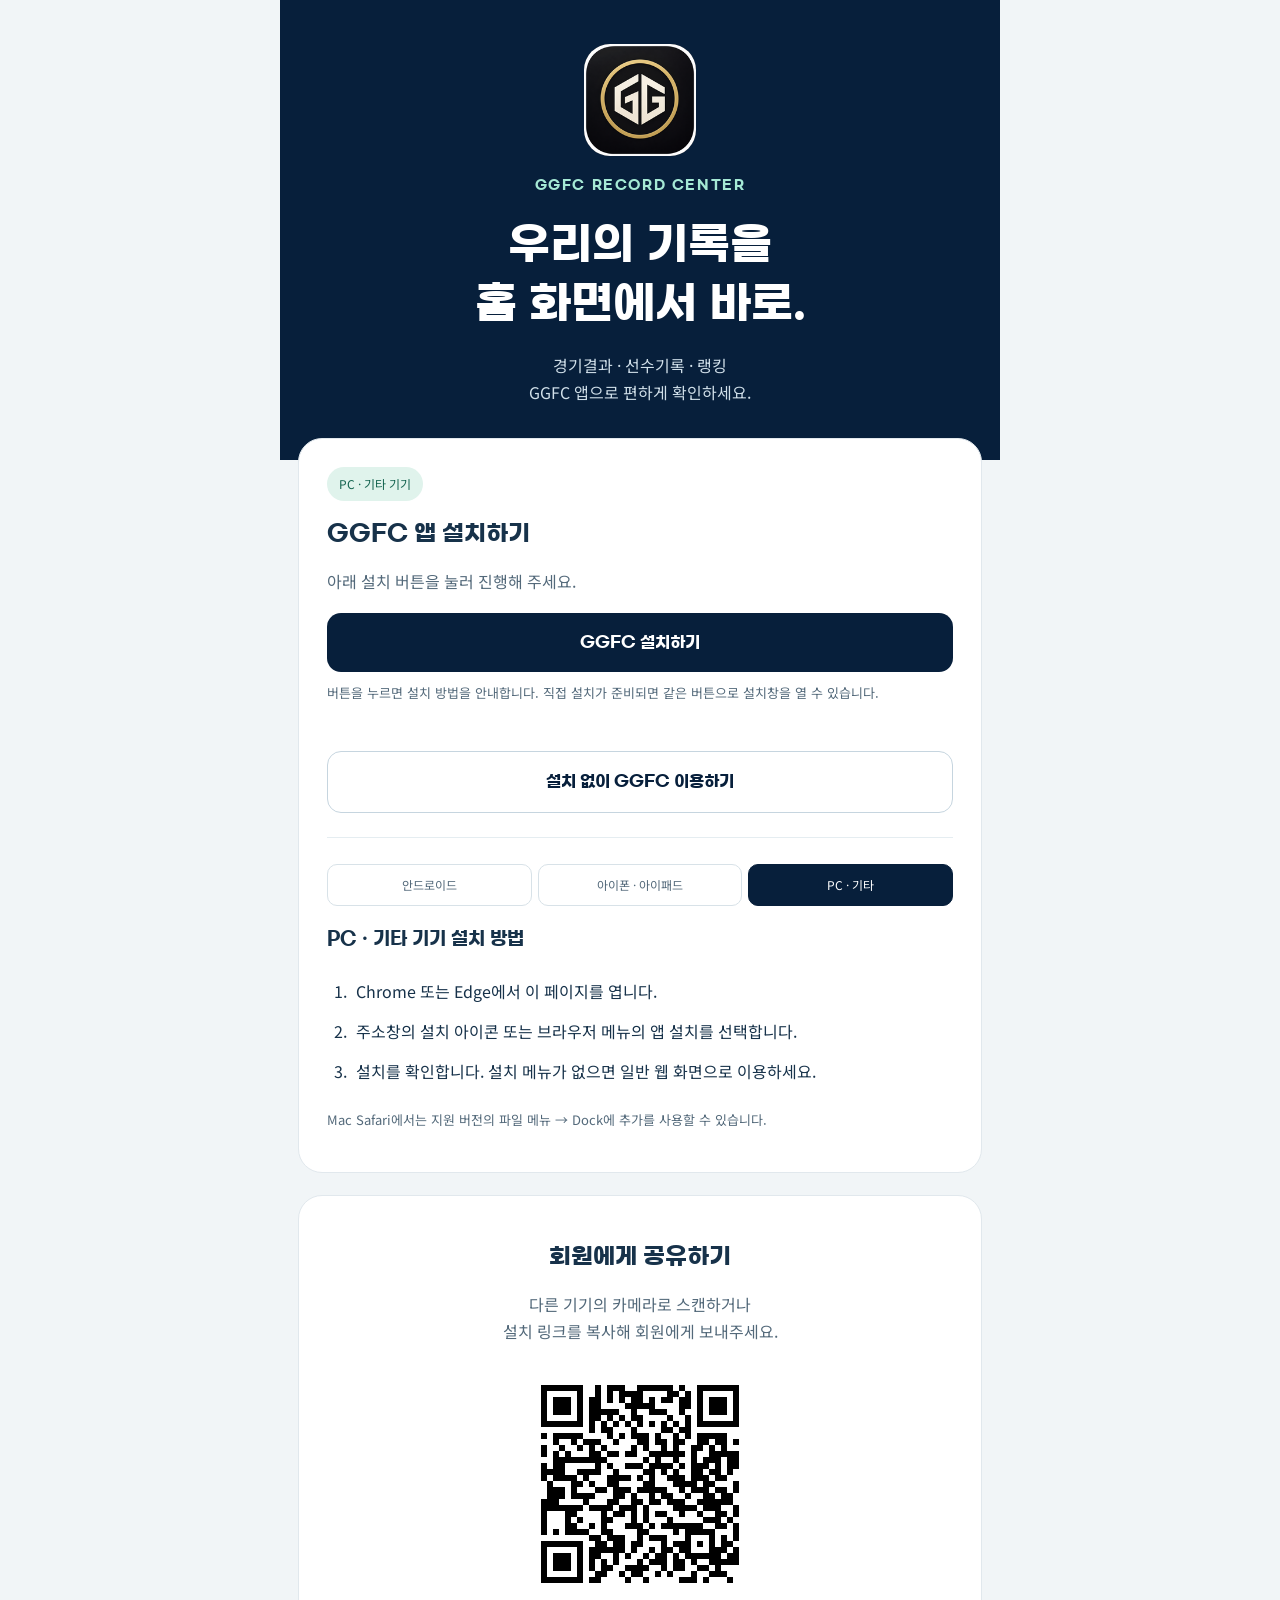
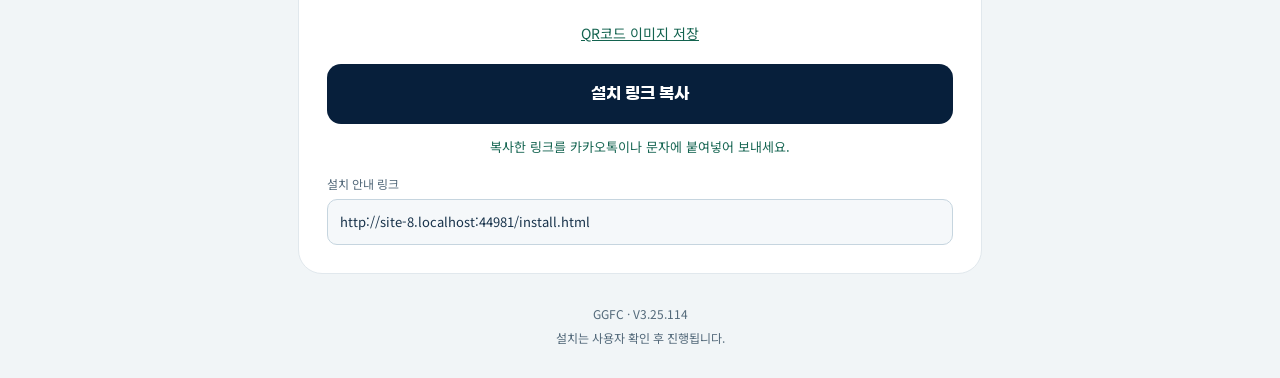
==== install.html @ fec9ff5e "Add files via upload" ====
<!doctype html>
<html lang="ko">
<head>
<meta charset="utf-8">
<link rel="stylesheet" href="assets/pwa.css?v=a371ccb1d446bbe7">
<script defer src="assets/ggfc-browser-handoff.js?v=9aa37103839739b5"></script>
<meta name="viewport" content="width=device-width,initial-scale=1,viewport-fit=cover">
<meta name="theme-color" content="#071f3b">
<meta name="description" content="GGFC 앱 설치 · 아이폰과 안드로이드에 맞는 설치 방법을 확인하세요.">
<title>GGFC 앱 설치 · 3.25.114</title>
<link rel="manifest" href="manifest.webmanifest">
<link rel="icon" type="image/png" href="icons/ggfc-crest-192.png?v=4e3897efa7891404">
<link rel="apple-touch-icon" href="icons/ggfc-crest-192.png?v=4e3897efa7891404">
<link rel="stylesheet" href="assets/ggfc-install.css?v=4ffaa1f7c3f16ab4">
<script defer src="assets/ggfc-install.js?v=b95d30aa154537e3"></script>
</head>
<body>
<main class="install-shell">
<header class="install-hero">
<img class="crest" src="icons/ggfc-crest-192.png?v=4e3897efa7891404" width="112" height="112" alt="GGFC 구단 로고">
<p class="eyebrow">GGFC RECORD CENTER</p>
<h1>우리의 기록을<br>홈 화면에서 바로.</h1>
<p class="lead">경기결과 · 선수기록 · 랭킹<br>GGFC 앱으로 편하게 확인하세요.</p>
</header>
<section class="install-card" aria-labelledby="guideTitle">
<span id="deviceBadge" class="badge">기기에 맞는 설치 안내</span>
<h2 id="guideTitle">GGFC 앱 설치하기</h2>
<p id="guideIntro">아래에서 휴대폰에 맞는 설치 방법을 선택하세요.</p>
<button id="installNow" class="primary" aria-describedby="installHint">GGFC 설치하기</button>
<p id="installHint" class="note">버튼을 눌러 설치를 진행하세요. 직접 설치를 지원하지 않는 환경에서는 설치 방법을 안내합니다.</p>
<p id="installStatus" class="status" role="status" aria-live="polite"></p>
<a class="secondary" id="openApp" href="./index.html">설치 없이 GGFC 이용하기</a>
<div id="embeddedHelp" class="notice" hidden><strong>카카오톡 등의 앱 안에서 열렸습니다.</strong><p>설치하려면 화면 메뉴에서 ‘다른 브라우저로 열기’를 선택하세요. 안드로이드는 Chrome, 아이폰은 Safari를 권장합니다.</p><button class="small-button" data-open-browser hidden>외부 브라우저로 열기</button> <button id="copyURL" class="small-button">설치 주소 복사</button><p id="copyStatus" role="status" aria-live="polite"></p></div>
<div id="manualGuide">
<div class="device-tabs" role="group" aria-label="설치 기기 선택">
<button type="button" data-device="android" aria-pressed="false">안드로이드</button>
<button type="button" data-device="ios" aria-pressed="false">아이폰 · 아이패드</button>
<button type="button" data-device="desktop" aria-pressed="false">PC · 기타</button>
</div>
<h3 id="stepsTitle" tabindex="-1">기기를 선택하세요</h3>
<ol id="installSteps"></ol>
<p id="guideNote" class="note"></p>
</div>
<noscript><style>#installNow,#installHint{display:none}</style><div class="notice">안드로이드: Chrome 메뉴 → 홈 화면에 추가 → 설치.<br>아이폰: Safari 공유 → 홈 화면에 추가 → 추가.</div></noscript>
</section>
<section class="share-card" aria-labelledby="shareTitle"><h2 id="shareTitle">회원에게 공유하기</h2><p>다른 기기의 카메라로 스캔하거나<br>설치 링크를 복사해 회원에게 보내주세요.</p><img src="assets/ggfc-install-qr.png" width="246" height="246" alt="GGFC 설치 안내 페이지 QR코드"><a href="assets/ggfc-install-qr.png" download="GGFC_install_QR.png">QR코드 이미지 저장</a><button id="shareCopyURL" type="button" class="primary" aria-describedby="shareCopyStatus">설치 링크 복사</button><p id="shareCopyStatus" class="status" role="status" aria-live="polite">복사한 링크를 카카오톡이나 문자에 붙여넣어 보내세요.</p><label class="share-link-label" for="shareInstallURL">설치 안내 링크</label><input id="shareInstallURL" type="url" readonly spellcheck="false" value="https://songjhwin-coder.github.io/ggfc-record/install.html" aria-describedby="shareCopyStatus"></section>
<footer>GGFC · V3.25.114<div>설치는 사용자 확인 후 진행됩니다.</div></footer>
</main>
</body>
</html>
---- assets/pwa.css ----
/* Small non-modal controls; mobile swipe surface and existing page layouts are unchanged. */
.pwa-menu-actions{display:grid;gap:8px;margin:12px 16px}
.pwa-menu-actions p{font-size:12px;line-height:1.5;margin:0;color:#d7e1ef;overflow-wrap:anywhere}
.pwa-update{position:fixed;z-index:700;bottom:calc(16px + env(safe-area-inset-bottom));right:16px;max-width:min(540px,calc(100vw - 32px));display:flex;flex-wrap:wrap;align-items:center;gap:10px;background:#fff;color:#061f44;border:1px solid #bbc8d8;border-radius:12px;padding:14px;box-shadow:0 4px 24px #061f4430}
.pwa-update span{flex:1 1 220px;font-size:14px;line-height:1.5}
.pwa-update[hidden],.pwa-menu-actions [hidden]{display:none!important}

/* Shared sidebar action alignment and external-browser fallback. */
.pwa-menu-actions>.btn{display:flex;align-items:center;justify-content:center;width:100%;box-sizing:border-box;text-align:center;text-decoration:none;line-height:1.5}
.pwa-menu-actions>.pwa-guide-link:hover,.pwa-menu-actions>.pwa-guide-link:focus{text-decoration:none}
.ggfc-browser-notice{position:fixed;left:50%;bottom:calc(14px + env(safe-area-inset-bottom));transform:translateX(-50%);z-index:740;width:min(540px,calc(100vw - 24px));padding:18px;border:1px solid #b6cbbb;border-radius:14px;background:#f1faf6;color:#17324a;box-shadow:0 5px 28px #071f3b30;font-family:inherit;font-size:14px;line-height:1.65;overflow-wrap:anywhere}
.ggfc-browser-notice[hidden],.ggfc-browser-notice [hidden]{display:none!important}
.ggfc-browser-notice>strong{display:block;padding-right:24px;font-size:15px}.ggfc-browser-notice p{margin:8px 0 12px}.browser-dismiss{position:absolute;right:8px;top:8px;border:0;background:transparent;color:#17324a;font-size:24px;min-width:32px;min-height:32px;cursor:pointer}.browser-actions{display:flex;flex-wrap:wrap;gap:7px}.browser-actions button{border:1px solid #87ad9e;background:#fff;color:#125c48;border-radius:9px;padding:9px 12px;min-height:42px;font:inherit;cursor:pointer}.browser-actions button:first-child{background:#071f3b;border-color:#071f3b;color:#fff}.ggfc-browser-notice button:focus-visible{outline:3px solid #147d70;outline-offset:3px}
---- assets/ggfc-install.css ----
@font-face{font-family:GGFCInstall;src:url(fonts/GGFCBody.woff) format('woff');font-display:swap}
@font-face{font-family:GGFCInstallBold;src:url(fonts/GmarketSansTTFBold.woff) format('woff');font-display:swap}
:root{color-scheme:light;--navy:#071f3b;--mint:#a5e9d5;--ink:#17324a;--muted:#53697a}
*{box-sizing:border-box}body{margin:0;background:#f1f5f7;color:var(--ink);font:16px/1.7 GGFCInstall,system-ui,sans-serif}button,a{-webkit-tap-highlight-color:transparent}button{font:inherit;cursor:pointer}button:focus-visible,a:focus-visible{outline:3px solid #147d70;outline-offset:4px}[hidden]{display:none!important}.install-shell{max-width:720px;margin:0 auto}.install-hero{padding:44px 28px 54px;background:var(--navy);color:#fff;text-align:center}.crest{display:block;margin:0 auto 20px;border-radius:26px;background:#000;object-fit:contain}.eyebrow{color:var(--mint);font:13px/1.6 GGFCInstallBold,system-ui;letter-spacing:1.6px}h1,h2,h3,strong,.primary,.secondary{font-family:GGFCInstallBold,system-ui,sans-serif}h1{font-size:clamp(30px,7vw,44px);line-height:1.35;margin:18px 0}.lead{color:#d0dfe9;margin-bottom:0}.install-card,.share-card{background:#fff;border:1px solid #e1e8ed;border-radius:24px;padding:28px;margin:22px 18px}.install-card{margin-top:-22px;position:relative}h2{font-size:23px;line-height:1.5;margin:16px 0 8px}h3{font-size:18px}.badge{background:#e0f3ec;color:#13634f;border-radius:20px;font-size:12px;padding:7px 12px;display:inline-block}#guideIntro,.share-card p{color:var(--muted)}.primary,.secondary{display:block;width:100%;text-align:center;border-radius:14px;padding:16px 10px;font-size:16px;text-decoration:none}.primary{border:0;background:var(--navy);color:#fff;margin:18px 0 10px}.primary:disabled{opacity:.55;cursor:wait}.secondary{border:1px solid #c6d5df;color:var(--navy);background:#fff;margin-top:12px}.status{color:#176653;font-size:14px;min-height:1.7em;margin:12px 0}.notice{background:#e8f4ef;border-radius:14px;padding:16px;margin-top:22px;font-size:14px}.notice p{margin:8px 0}.small-button{padding:8px 14px;border:1px solid #8dbdad;border-radius:10px;background:#fff;color:#176653}.device-tabs{display:flex;gap:6px;padding-top:26px;margin-top:24px;border-top:1px solid #e5edf1}.device-tabs button{flex:1;min-width:0;border:1px solid #d8e2e8;border-radius:10px;padding:10px 4px;color:var(--muted);background:#fff;font-size:12px;white-space:nowrap}.device-tabs button[aria-pressed=true]{border-color:var(--navy);background:var(--navy);color:#fff}.note{font-size:13px;color:var(--muted)}ol{padding-left:24px}li{padding:5px 0 8px 5px;overflow-wrap:anywhere}.share-card{text-align:center}.share-card img{display:block;max-width:100%;height:auto;margin:12px auto;image-rendering:pixelated}.share-card a{color:#13634f;font-size:14px}.url{font-size:12px;overflow-wrap:anywhere}footer{text-align:center;color:var(--muted);padding:8px 20px calc(30px + env(safe-area-inset-bottom));font-size:12px}footer div{margin-top:4px}@media(prefers-reduced-motion:no-preference){.primary:hover,.secondary:hover{filter:brightness(.96)}}

#installHint{margin:10px 0 0;font-size:13px;line-height:1.65}#stepsTitle:focus-visible{outline:3px solid #147d70;outline-offset:6px;border-radius:4px}
.share-card .status{color:#176653;font-size:13px;word-break:keep-all}.share-link-label{display:block;text-align:left;font-size:12px;color:var(--muted);margin-top:16px}#shareInstallURL{display:block;width:100%;min-width:0;margin-top:5px;padding:12px;border:1px solid #c6d5df;border-radius:10px;background:#f5f8fa;color:var(--ink);font:13px/1.5 GGFCInstall,system-ui,sans-serif}#shareInstallURL:focus-visible{outline:3px solid #147d70;outline-offset:3px}
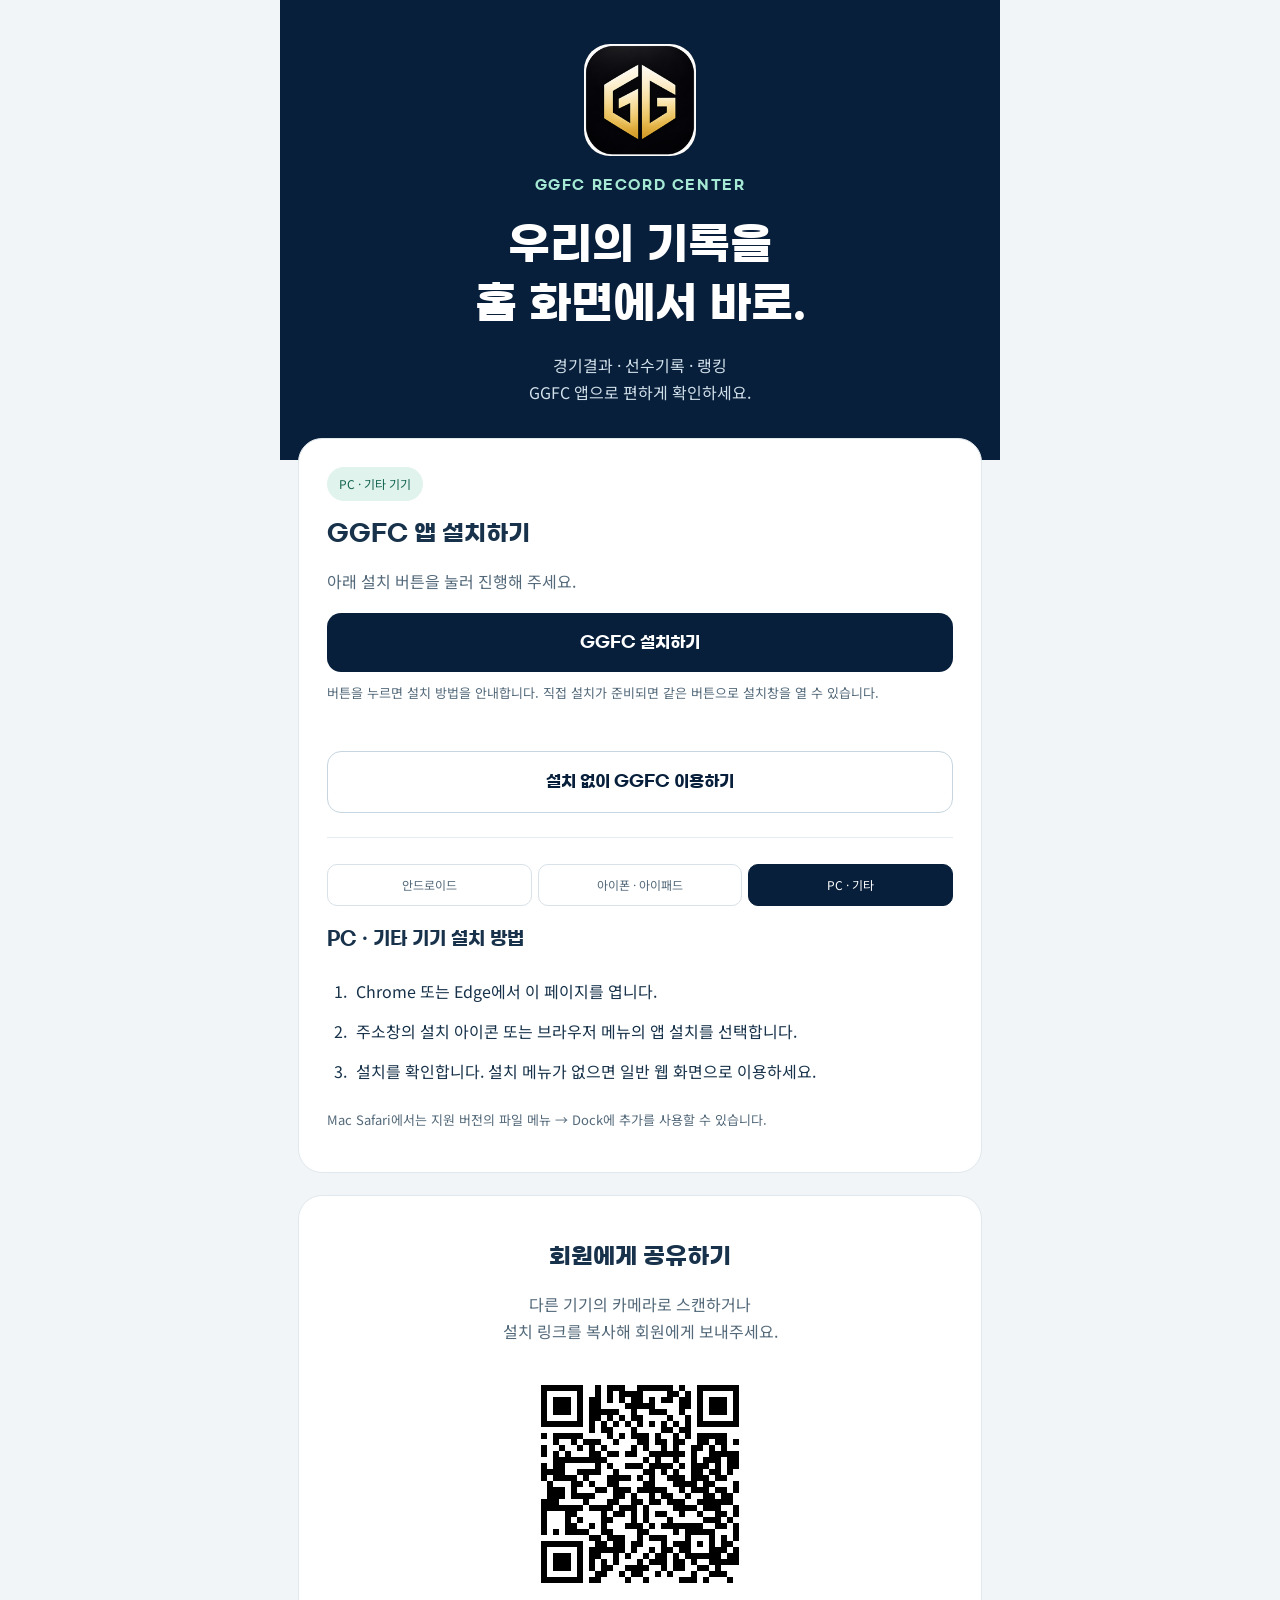
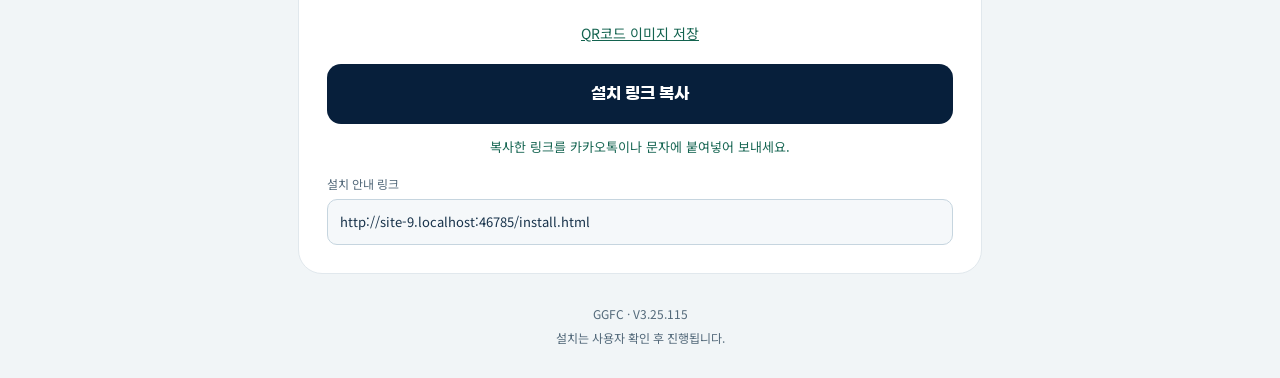
==== commit 3cdf6dd4: "Add files via upload" ====
--- a/install.html
+++ b/install.html
@@ -7,17 +7,17 @@
 <meta name="viewport" content="width=device-width,initial-scale=1,viewport-fit=cover">
 <meta name="theme-color" content="#071f3b">
 <meta name="description" content="GGFC 앱 설치 · 아이폰과 안드로이드에 맞는 설치 방법을 확인하세요.">
-<title>GGFC 앱 설치 · 3.25.114</title>
+<title>GGFC 앱 설치 · 3.25.115</title>
 <link rel="manifest" href="manifest.webmanifest">
-<link rel="icon" type="image/png" href="icons/ggfc-crest-192.png?v=4e3897efa7891404">
-<link rel="apple-touch-icon" href="icons/ggfc-crest-192.png?v=4e3897efa7891404">
+<link rel="icon" type="image/png" href="icons/ggfc-crest-192.png?v=61abed646ce38d2b">
+<link rel="apple-touch-icon" href="icons/ggfc-crest-192.png?v=61abed646ce38d2b">
 <link rel="stylesheet" href="assets/ggfc-install.css?v=4ffaa1f7c3f16ab4">
 <script defer src="assets/ggfc-install.js?v=b95d30aa154537e3"></script>
 </head>
 <body>
 <main class="install-shell">
 <header class="install-hero">
-<img class="crest" src="icons/ggfc-crest-192.png?v=4e3897efa7891404" width="112" height="112" alt="GGFC 구단 로고">
+<img class="crest" src="icons/ggfc-crest-192.png?v=61abed646ce38d2b" width="112" height="112" alt="GGFC 구단 로고">
 <p class="eyebrow">GGFC RECORD CENTER</p>
 <h1>우리의 기록을<br>홈 화면에서 바로.</h1>
 <p class="lead">경기결과 · 선수기록 · 랭킹<br>GGFC 앱으로 편하게 확인하세요.</p>
@@ -44,7 +44,7 @@
 <noscript><style>#installNow,#installHint{display:none}</style><div class="notice">안드로이드: Chrome 메뉴 → 홈 화면에 추가 → 설치.<br>아이폰: Safari 공유 → 홈 화면에 추가 → 추가.</div></noscript>
 </section>
 <section class="share-card" aria-labelledby="shareTitle"><h2 id="shareTitle">회원에게 공유하기</h2><p>다른 기기의 카메라로 스캔하거나<br>설치 링크를 복사해 회원에게 보내주세요.</p><img src="assets/ggfc-install-qr.png" width="246" height="246" alt="GGFC 설치 안내 페이지 QR코드"><a href="assets/ggfc-install-qr.png" download="GGFC_install_QR.png">QR코드 이미지 저장</a><button id="shareCopyURL" type="button" class="primary" aria-describedby="shareCopyStatus">설치 링크 복사</button><p id="shareCopyStatus" class="status" role="status" aria-live="polite">복사한 링크를 카카오톡이나 문자에 붙여넣어 보내세요.</p><label class="share-link-label" for="shareInstallURL">설치 안내 링크</label><input id="shareInstallURL" type="url" readonly spellcheck="false" value="https://songjhwin-coder.github.io/ggfc-record/install.html" aria-describedby="shareCopyStatus"></section>
-<footer>GGFC · V3.25.114<div>설치는 사용자 확인 후 진행됩니다.</div></footer>
+<footer>GGFC · V3.25.115<div>설치는 사용자 확인 후 진행됩니다.</div></footer>
 </main>
 </body>
 </html>
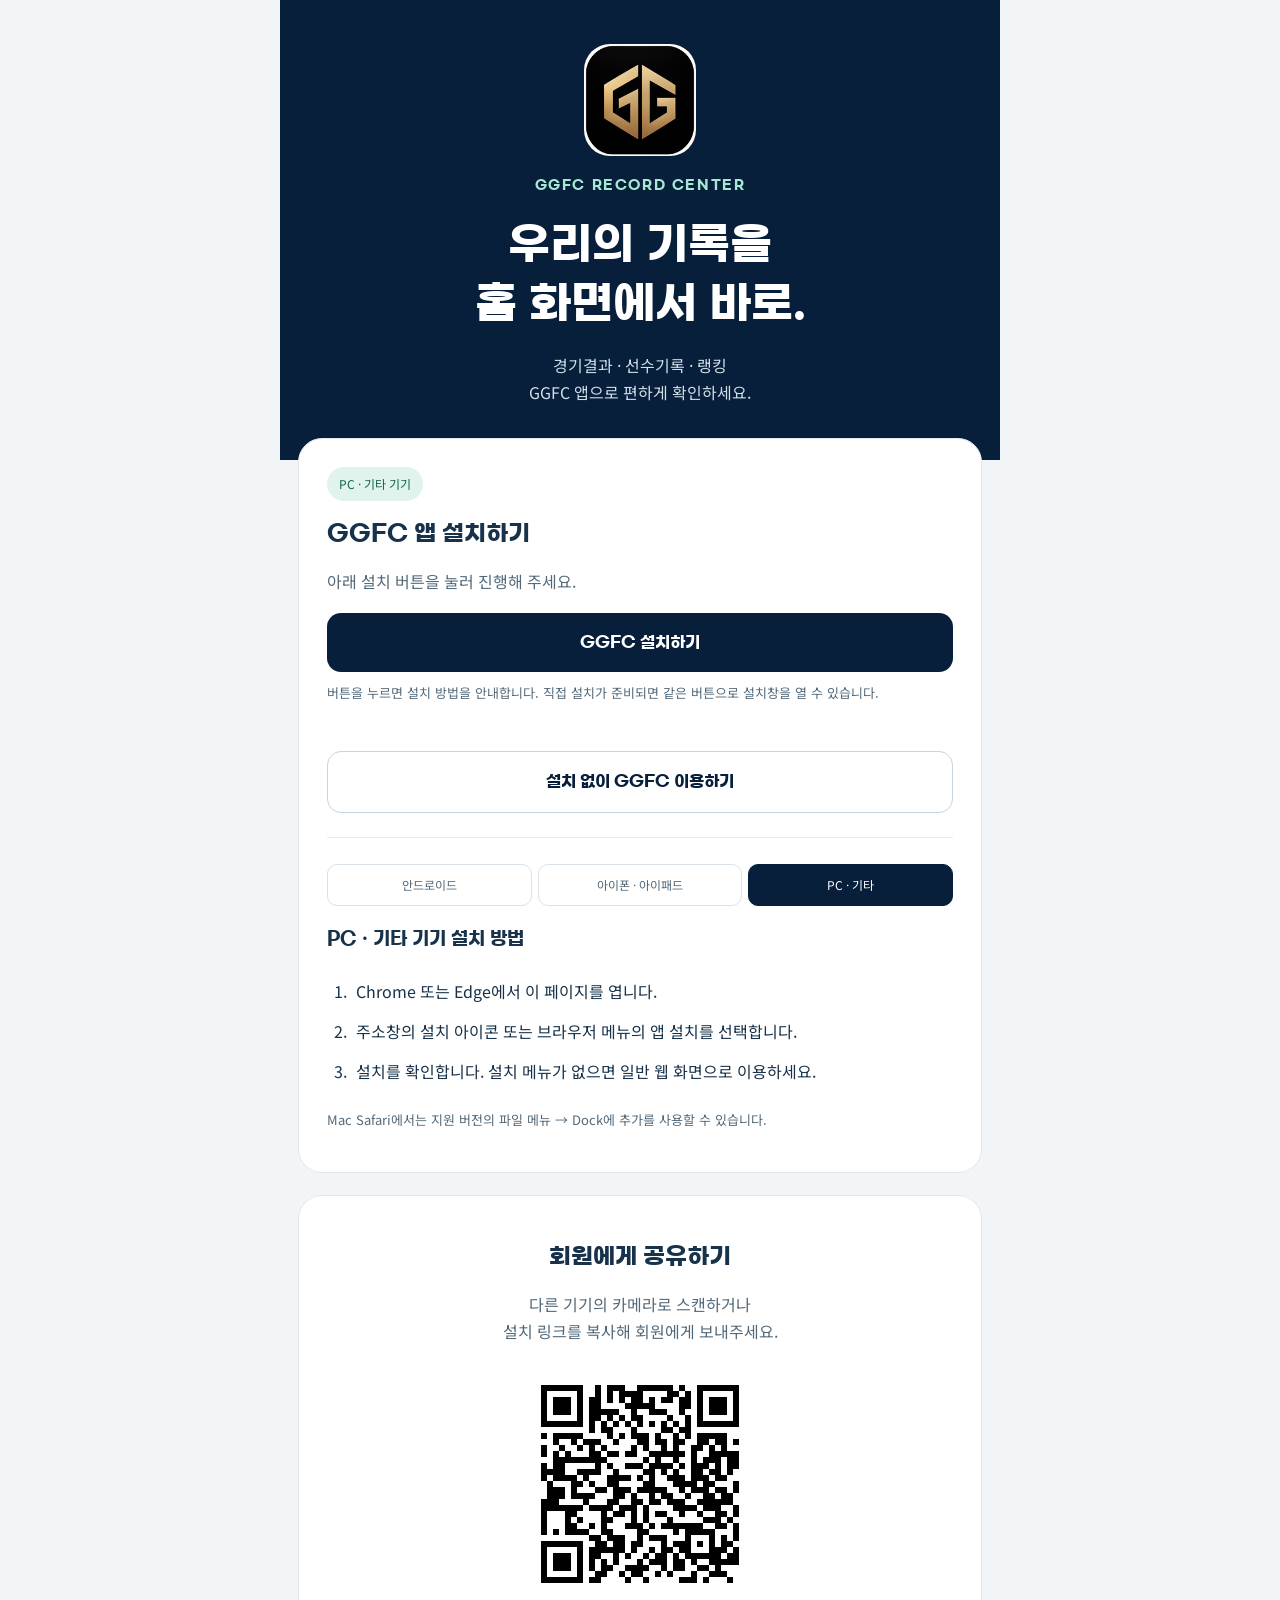
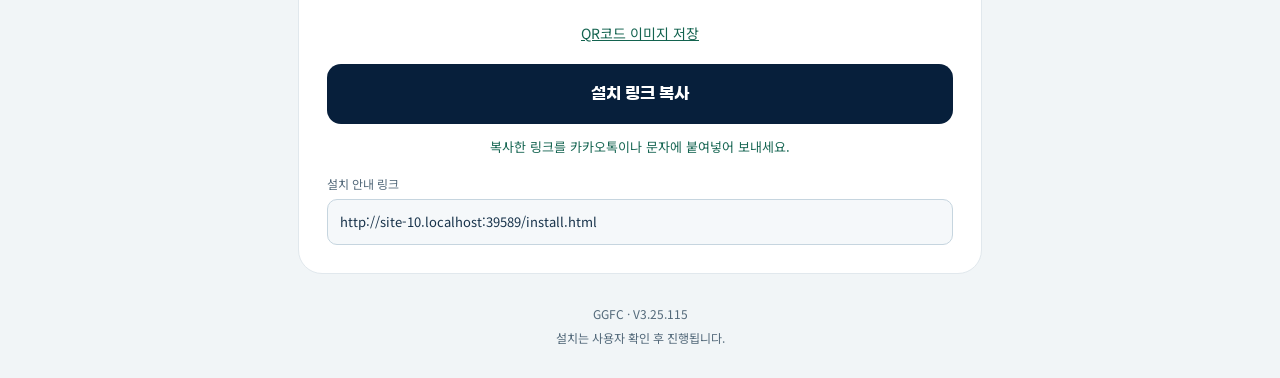
==== commit 01cbafd3: "Add files via upload" ====
--- a/install.html
+++ b/install.html
@@ -9,15 +9,15 @@
 <meta name="description" content="GGFC 앱 설치 · 아이폰과 안드로이드에 맞는 설치 방법을 확인하세요.">
 <title>GGFC 앱 설치 · 3.25.115</title>
 <link rel="manifest" href="manifest.webmanifest">
-<link rel="icon" type="image/png" href="icons/ggfc-crest-192.png?v=61abed646ce38d2b">
-<link rel="apple-touch-icon" href="icons/ggfc-crest-192.png?v=61abed646ce38d2b">
+<link rel="icon" type="image/png" href="icons/ggfc-crest-192.png?v=c93cebcc7d6663ef">
+<link rel="apple-touch-icon" href="icons/ggfc-crest-192.png?v=c93cebcc7d6663ef">
 <link rel="stylesheet" href="assets/ggfc-install.css?v=4ffaa1f7c3f16ab4">
 <script defer src="assets/ggfc-install.js?v=b95d30aa154537e3"></script>
 </head>
 <body>
 <main class="install-shell">
 <header class="install-hero">
-<img class="crest" src="icons/ggfc-crest-192.png?v=61abed646ce38d2b" width="112" height="112" alt="GGFC 구단 로고">
+<img class="crest" src="icons/ggfc-crest-192.png?v=c93cebcc7d6663ef" width="112" height="112" alt="GGFC 구단 로고">
 <p class="eyebrow">GGFC RECORD CENTER</p>
 <h1>우리의 기록을<br>홈 화면에서 바로.</h1>
 <p class="lead">경기결과 · 선수기록 · 랭킹<br>GGFC 앱으로 편하게 확인하세요.</p>
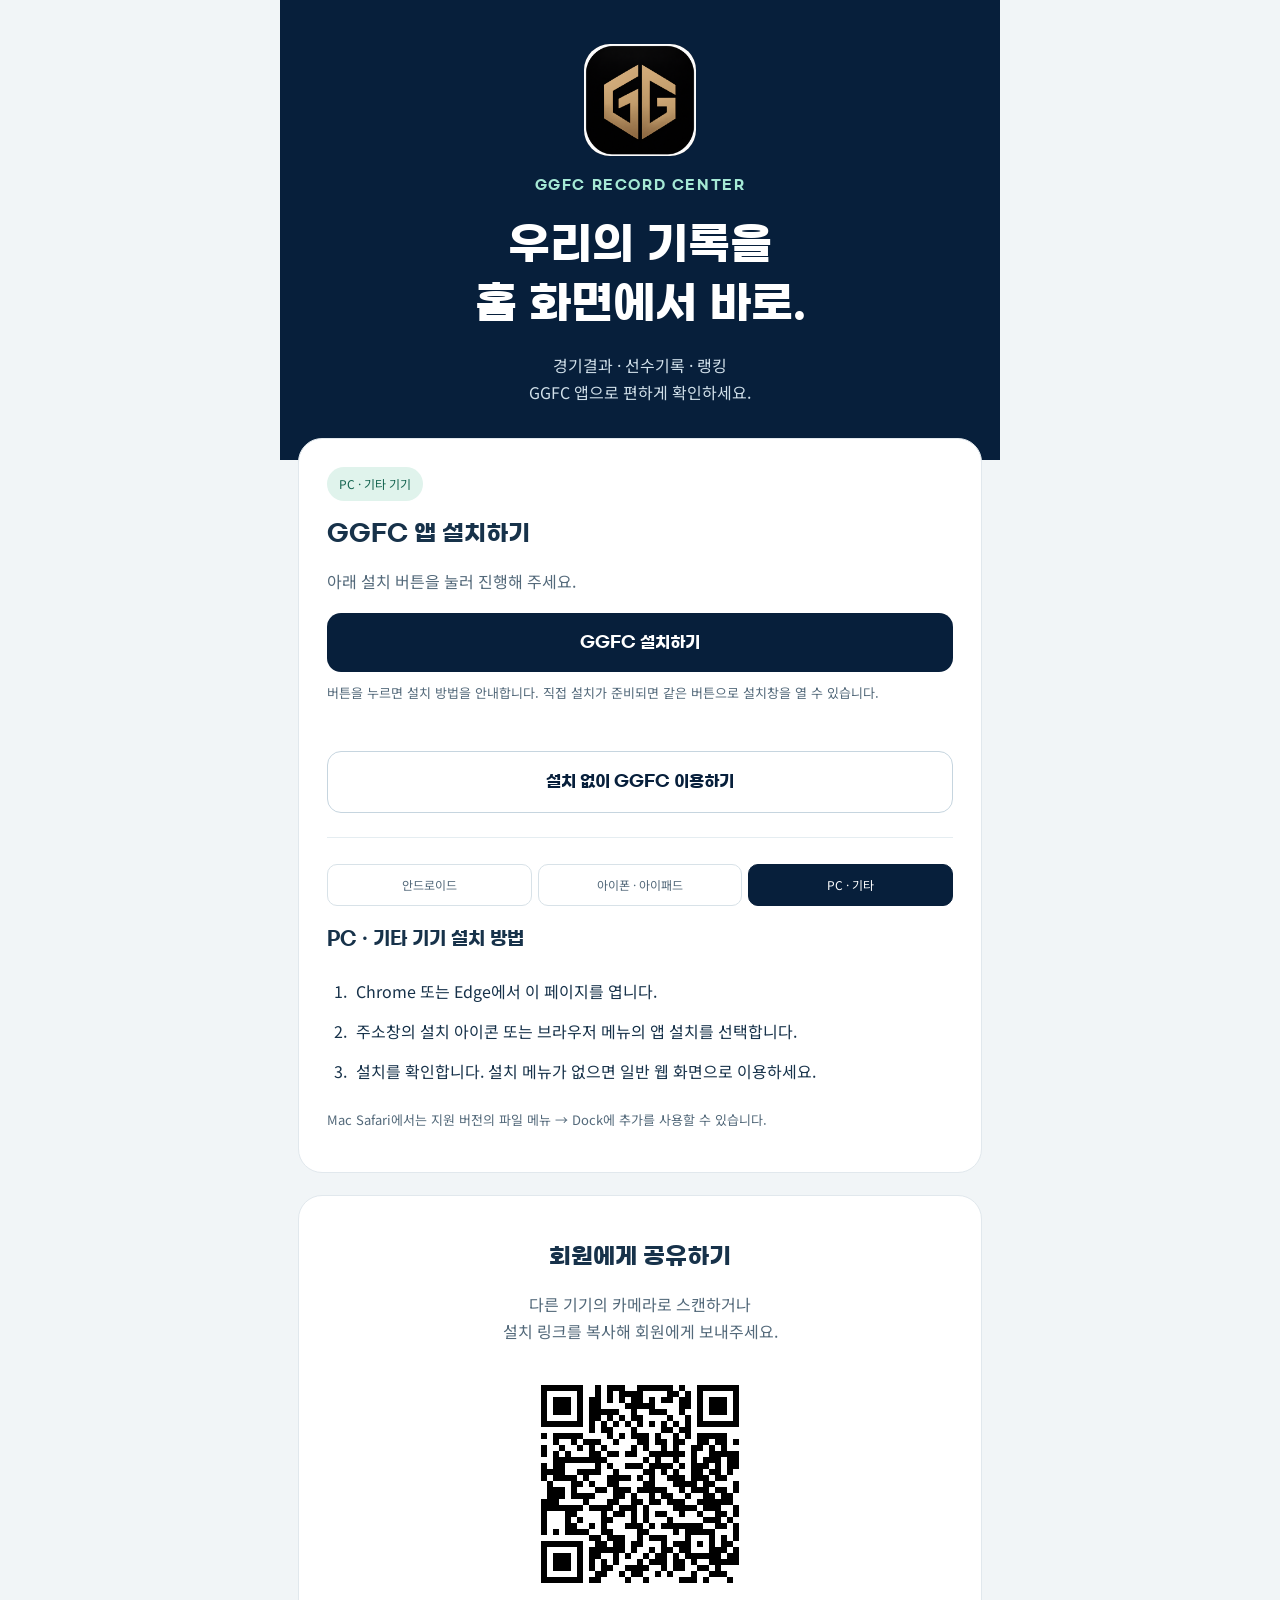
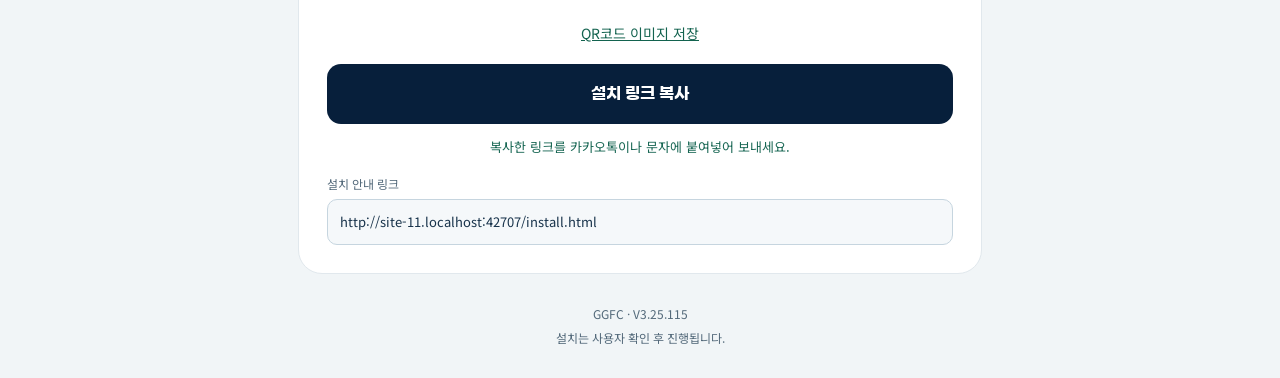
==== commit e231d4e5: "Add files via upload" ====
--- a/install.html
+++ b/install.html
@@ -9,15 +9,15 @@
 <meta name="description" content="GGFC 앱 설치 · 아이폰과 안드로이드에 맞는 설치 방법을 확인하세요.">
 <title>GGFC 앱 설치 · 3.25.115</title>
 <link rel="manifest" href="manifest.webmanifest">
-<link rel="icon" type="image/png" href="icons/ggfc-crest-192.png?v=c93cebcc7d6663ef">
-<link rel="apple-touch-icon" href="icons/ggfc-crest-192.png?v=c93cebcc7d6663ef">
+<link rel="icon" type="image/png" href="icons/ggfc-crest-lafc-192.png?v=241e06e1f96164aa">
+<link rel="apple-touch-icon" href="icons/ggfc-crest-lafc-192.png?v=241e06e1f96164aa">
 <link rel="stylesheet" href="assets/ggfc-install.css?v=4ffaa1f7c3f16ab4">
 <script defer src="assets/ggfc-install.js?v=b95d30aa154537e3"></script>
 </head>
 <body>
 <main class="install-shell">
 <header class="install-hero">
-<img class="crest" src="icons/ggfc-crest-192.png?v=c93cebcc7d6663ef" width="112" height="112" alt="GGFC 구단 로고">
+<img class="crest" src="icons/ggfc-crest-lafc-192.png?v=241e06e1f96164aa" width="112" height="112" alt="GGFC 구단 로고">
 <p class="eyebrow">GGFC RECORD CENTER</p>
 <h1>우리의 기록을<br>홈 화면에서 바로.</h1>
 <p class="lead">경기결과 · 선수기록 · 랭킹<br>GGFC 앱으로 편하게 확인하세요.</p>
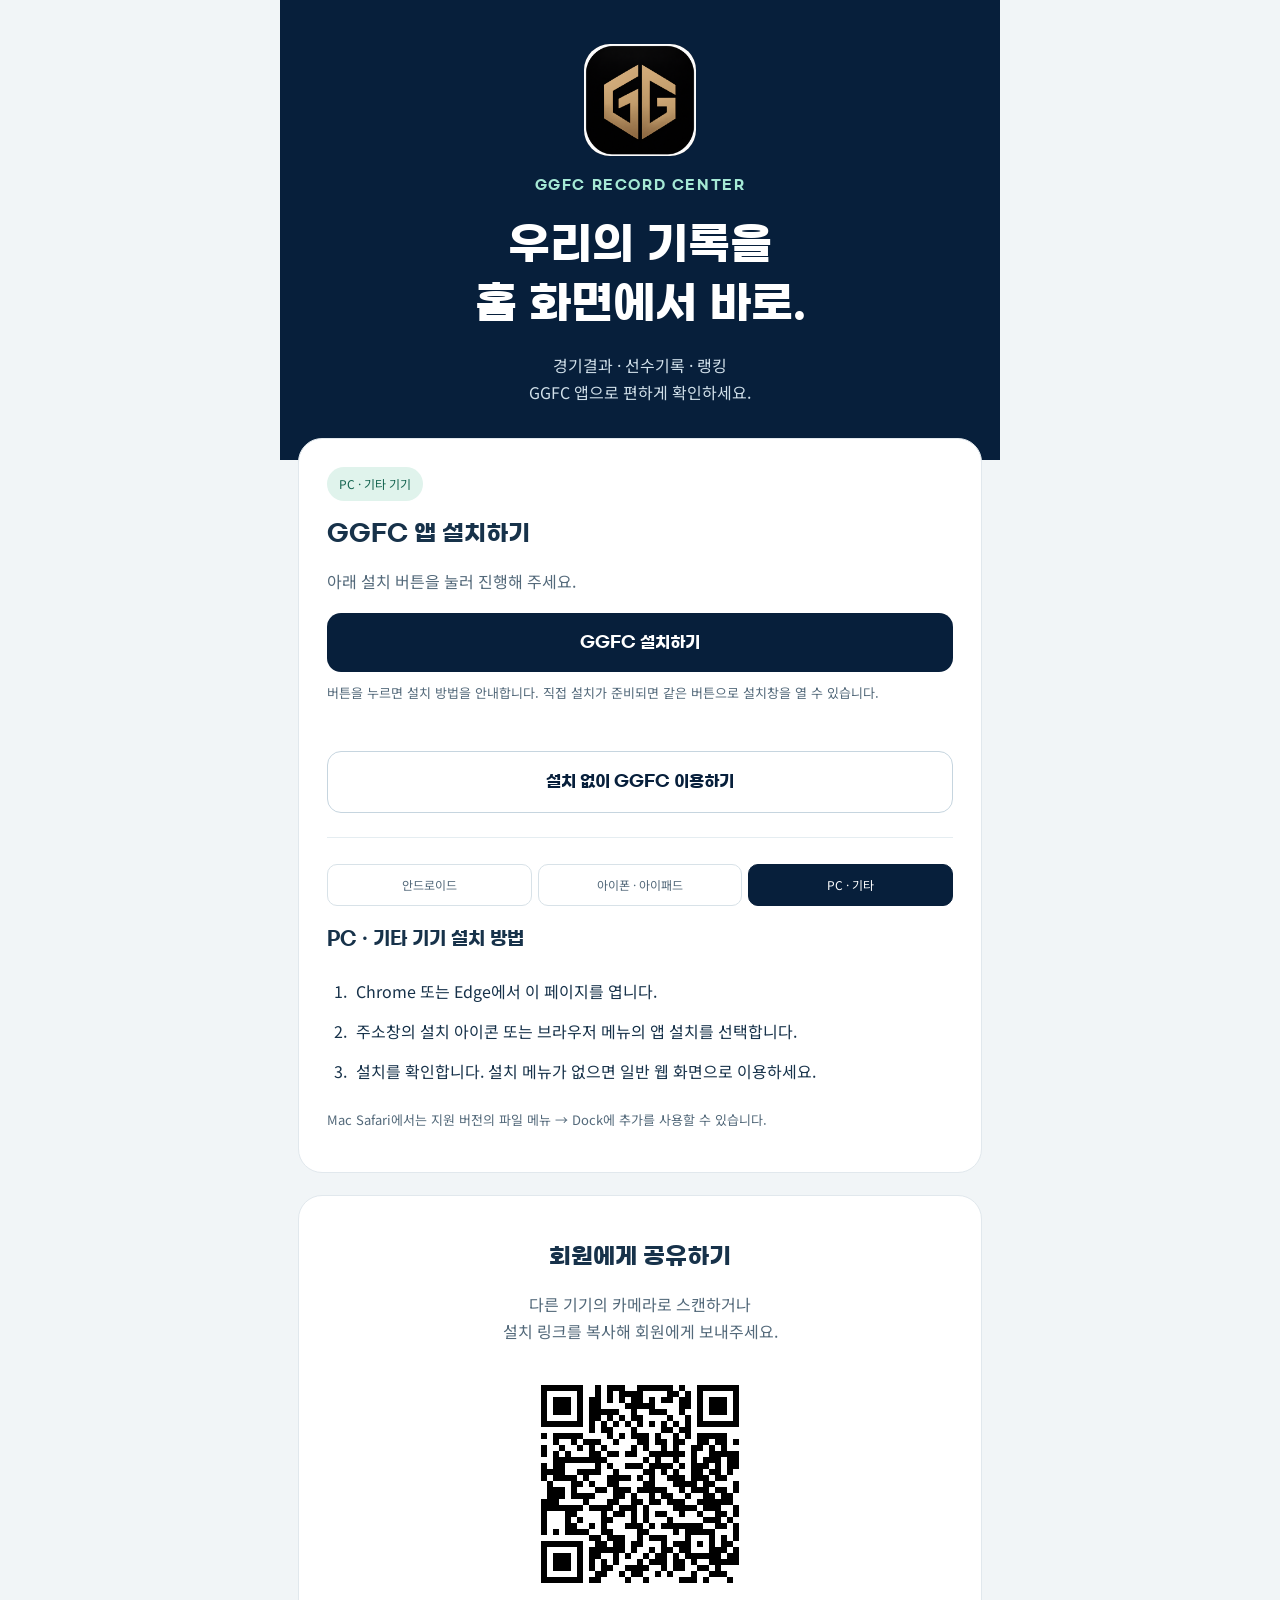
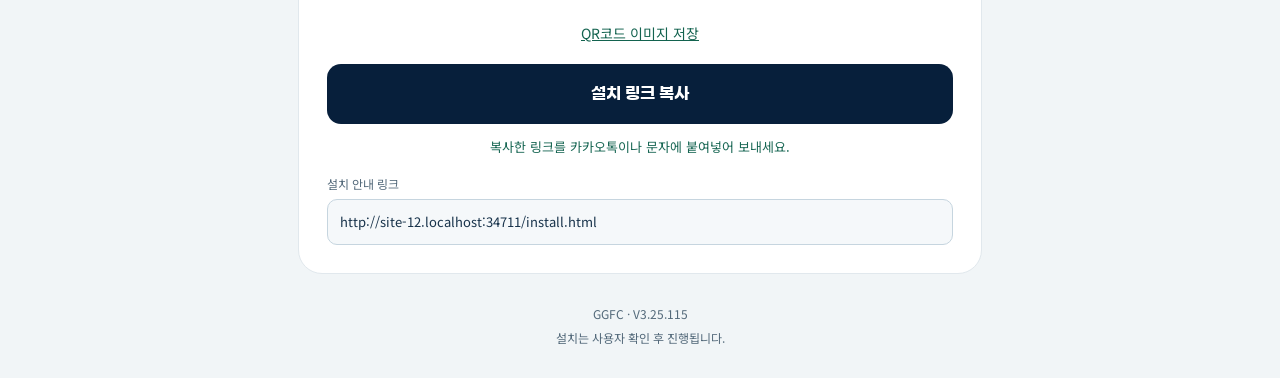
==== commit 203fb831: "Add files via upload" ====
--- a/install.html
+++ b/install.html
@@ -5,7 +5,7 @@
 <link rel="stylesheet" href="assets/pwa.css?v=a371ccb1d446bbe7">
 <script defer src="assets/ggfc-browser-handoff.js?v=9aa37103839739b5"></script>
 <meta name="viewport" content="width=device-width,initial-scale=1,viewport-fit=cover">
-<meta name="theme-color" content="#071f3b">
+<meta name="theme-color" content="#100e11">
 <meta name="description" content="GGFC 앱 설치 · 아이폰과 안드로이드에 맞는 설치 방법을 확인하세요.">
 <title>GGFC 앱 설치 · 3.25.115</title>
 <link rel="manifest" href="manifest.webmanifest">
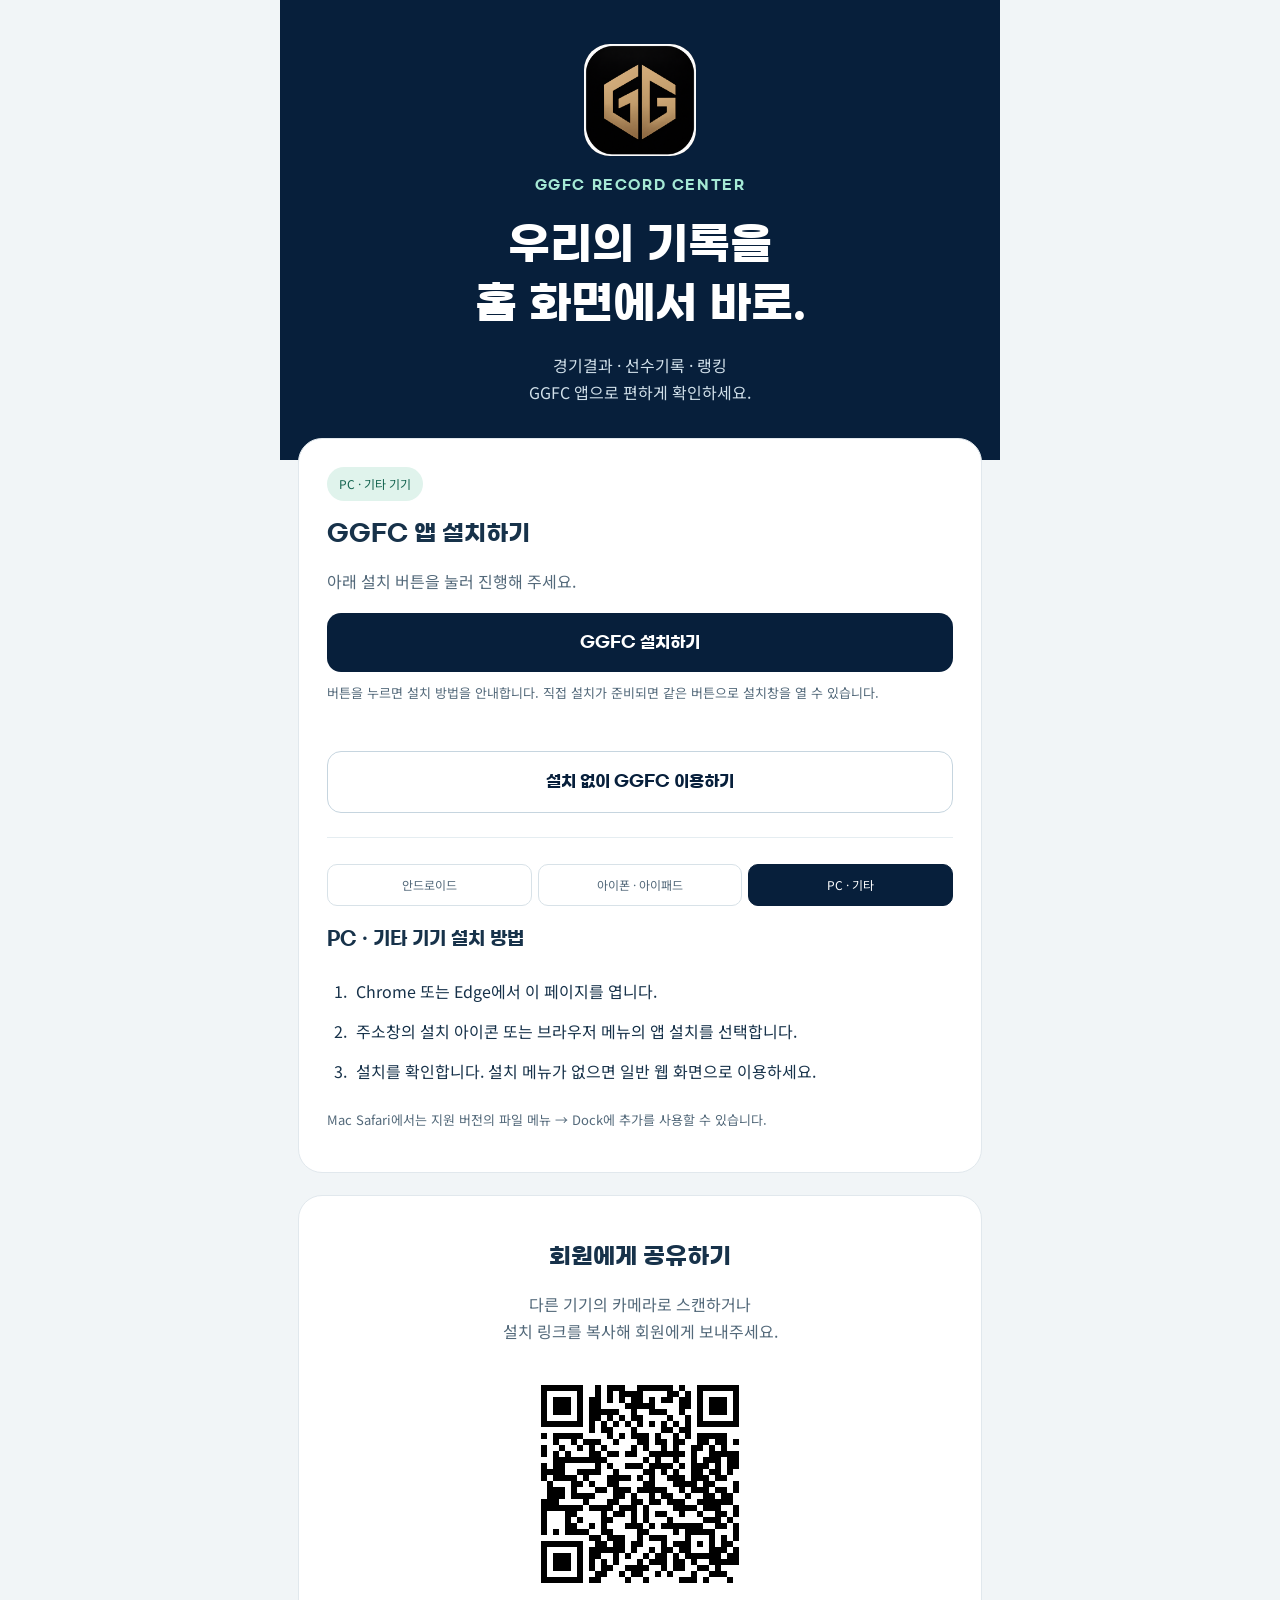
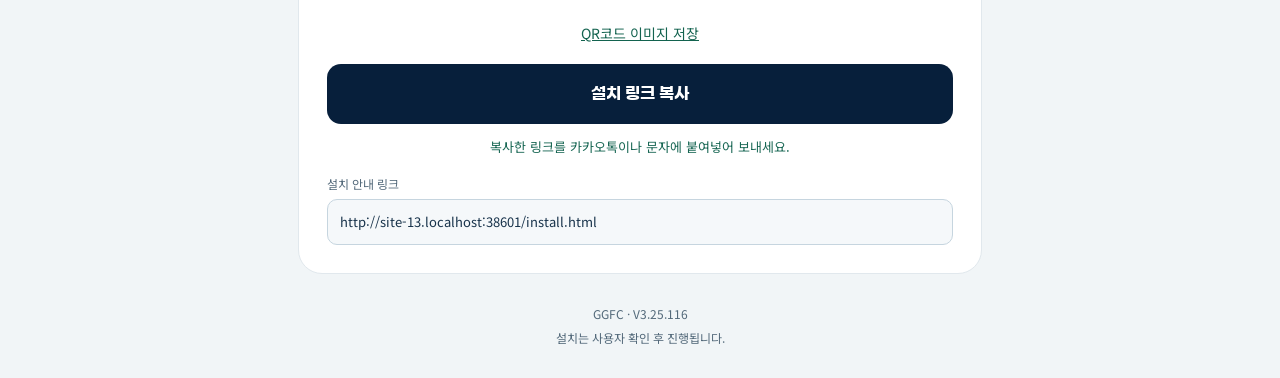
==== commit 665c4510: "Add files via upload" ====
--- a/install.html
+++ b/install.html
@@ -7,7 +7,7 @@
 <meta name="viewport" content="width=device-width,initial-scale=1,viewport-fit=cover">
 <meta name="theme-color" content="#100e11">
 <meta name="description" content="GGFC 앱 설치 · 아이폰과 안드로이드에 맞는 설치 방법을 확인하세요.">
-<title>GGFC 앱 설치 · 3.25.115</title>
+<title>GGFC 앱 설치 · 3.25.116</title>
 <link rel="manifest" href="manifest.webmanifest">
 <link rel="icon" type="image/png" href="icons/ggfc-crest-lafc-192.png?v=241e06e1f96164aa">
 <link rel="apple-touch-icon" href="icons/ggfc-crest-lafc-192.png?v=241e06e1f96164aa">
@@ -44,7 +44,7 @@
 <noscript><style>#installNow,#installHint{display:none}</style><div class="notice">안드로이드: Chrome 메뉴 → 홈 화면에 추가 → 설치.<br>아이폰: Safari 공유 → 홈 화면에 추가 → 추가.</div></noscript>
 </section>
 <section class="share-card" aria-labelledby="shareTitle"><h2 id="shareTitle">회원에게 공유하기</h2><p>다른 기기의 카메라로 스캔하거나<br>설치 링크를 복사해 회원에게 보내주세요.</p><img src="assets/ggfc-install-qr.png" width="246" height="246" alt="GGFC 설치 안내 페이지 QR코드"><a href="assets/ggfc-install-qr.png" download="GGFC_install_QR.png">QR코드 이미지 저장</a><button id="shareCopyURL" type="button" class="primary" aria-describedby="shareCopyStatus">설치 링크 복사</button><p id="shareCopyStatus" class="status" role="status" aria-live="polite">복사한 링크를 카카오톡이나 문자에 붙여넣어 보내세요.</p><label class="share-link-label" for="shareInstallURL">설치 안내 링크</label><input id="shareInstallURL" type="url" readonly spellcheck="false" value="https://songjhwin-coder.github.io/ggfc-record/install.html" aria-describedby="shareCopyStatus"></section>
-<footer>GGFC · V3.25.115<div>설치는 사용자 확인 후 진행됩니다.</div></footer>
+<footer>GGFC · V3.25.116<div>설치는 사용자 확인 후 진행됩니다.</div></footer>
 </main>
 </body>
 </html>
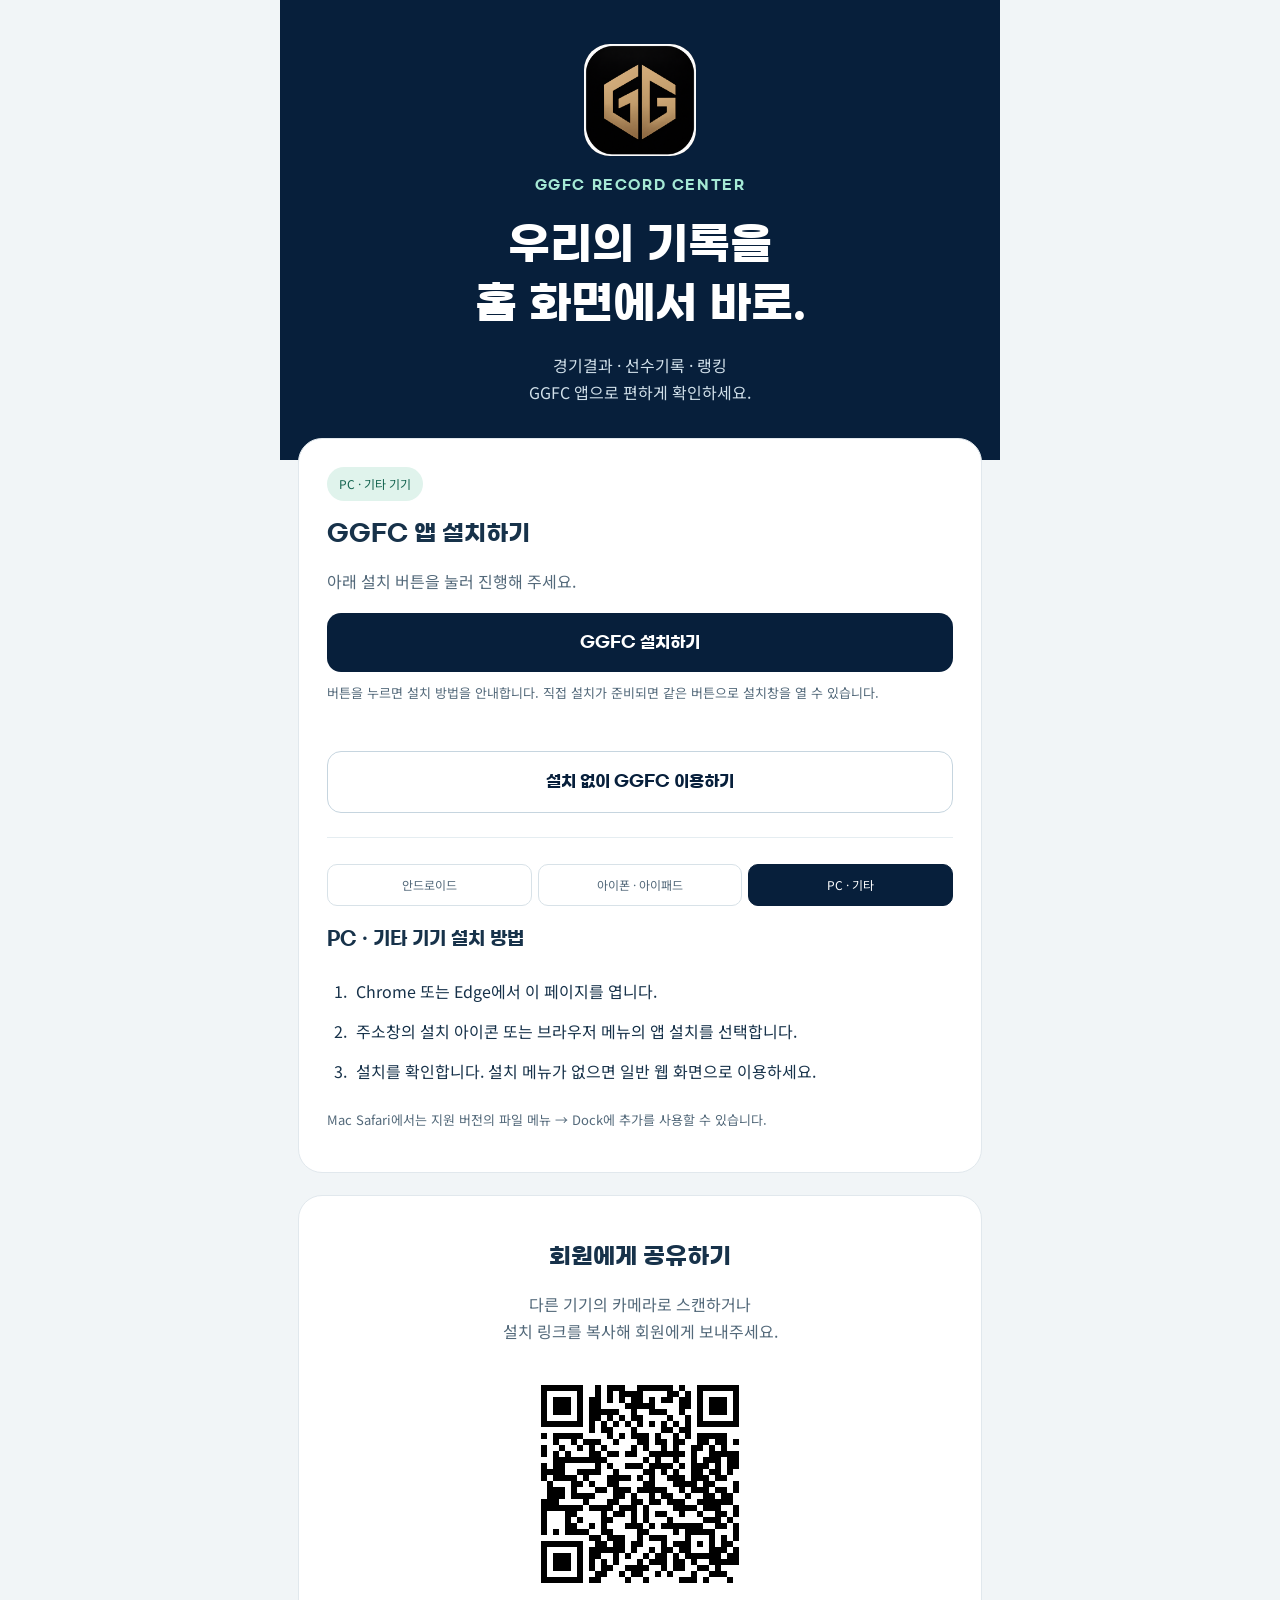
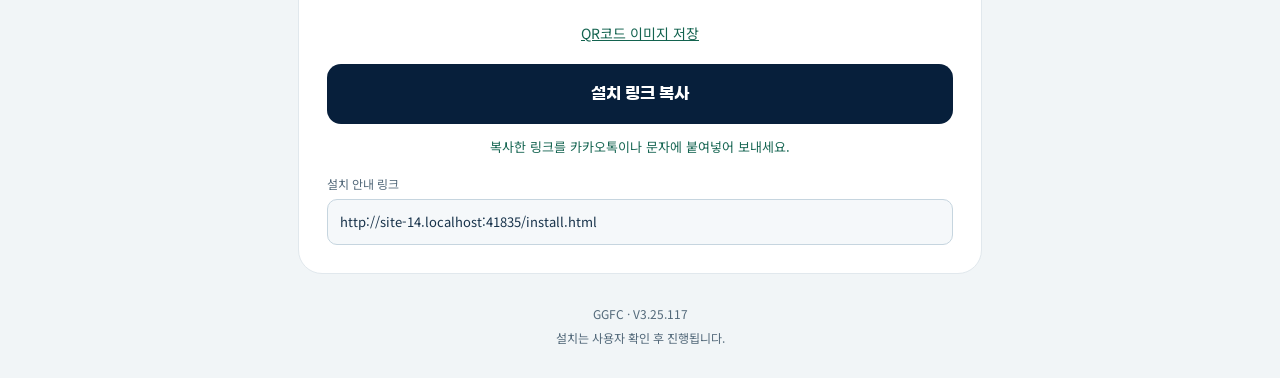
==== commit a97de979: "Add files via upload" ====
--- a/install.html
+++ b/install.html
@@ -7,7 +7,7 @@
 <meta name="viewport" content="width=device-width,initial-scale=1,viewport-fit=cover">
 <meta name="theme-color" content="#100e11">
 <meta name="description" content="GGFC 앱 설치 · 아이폰과 안드로이드에 맞는 설치 방법을 확인하세요.">
-<title>GGFC 앱 설치 · 3.25.116</title>
+<title>GGFC 앱 설치 · 3.25.117</title>
 <link rel="manifest" href="manifest.webmanifest">
 <link rel="icon" type="image/png" href="icons/ggfc-crest-lafc-192.png?v=241e06e1f96164aa">
 <link rel="apple-touch-icon" href="icons/ggfc-crest-lafc-192.png?v=241e06e1f96164aa">
@@ -44,7 +44,7 @@
 <noscript><style>#installNow,#installHint{display:none}</style><div class="notice">안드로이드: Chrome 메뉴 → 홈 화면에 추가 → 설치.<br>아이폰: Safari 공유 → 홈 화면에 추가 → 추가.</div></noscript>
 </section>
 <section class="share-card" aria-labelledby="shareTitle"><h2 id="shareTitle">회원에게 공유하기</h2><p>다른 기기의 카메라로 스캔하거나<br>설치 링크를 복사해 회원에게 보내주세요.</p><img src="assets/ggfc-install-qr.png" width="246" height="246" alt="GGFC 설치 안내 페이지 QR코드"><a href="assets/ggfc-install-qr.png" download="GGFC_install_QR.png">QR코드 이미지 저장</a><button id="shareCopyURL" type="button" class="primary" aria-describedby="shareCopyStatus">설치 링크 복사</button><p id="shareCopyStatus" class="status" role="status" aria-live="polite">복사한 링크를 카카오톡이나 문자에 붙여넣어 보내세요.</p><label class="share-link-label" for="shareInstallURL">설치 안내 링크</label><input id="shareInstallURL" type="url" readonly spellcheck="false" value="https://songjhwin-coder.github.io/ggfc-record/install.html" aria-describedby="shareCopyStatus"></section>
-<footer>GGFC · V3.25.116<div>설치는 사용자 확인 후 진행됩니다.</div></footer>
+<footer>GGFC · V3.25.117<div>설치는 사용자 확인 후 진행됩니다.</div></footer>
 </main>
 </body>
 </html>
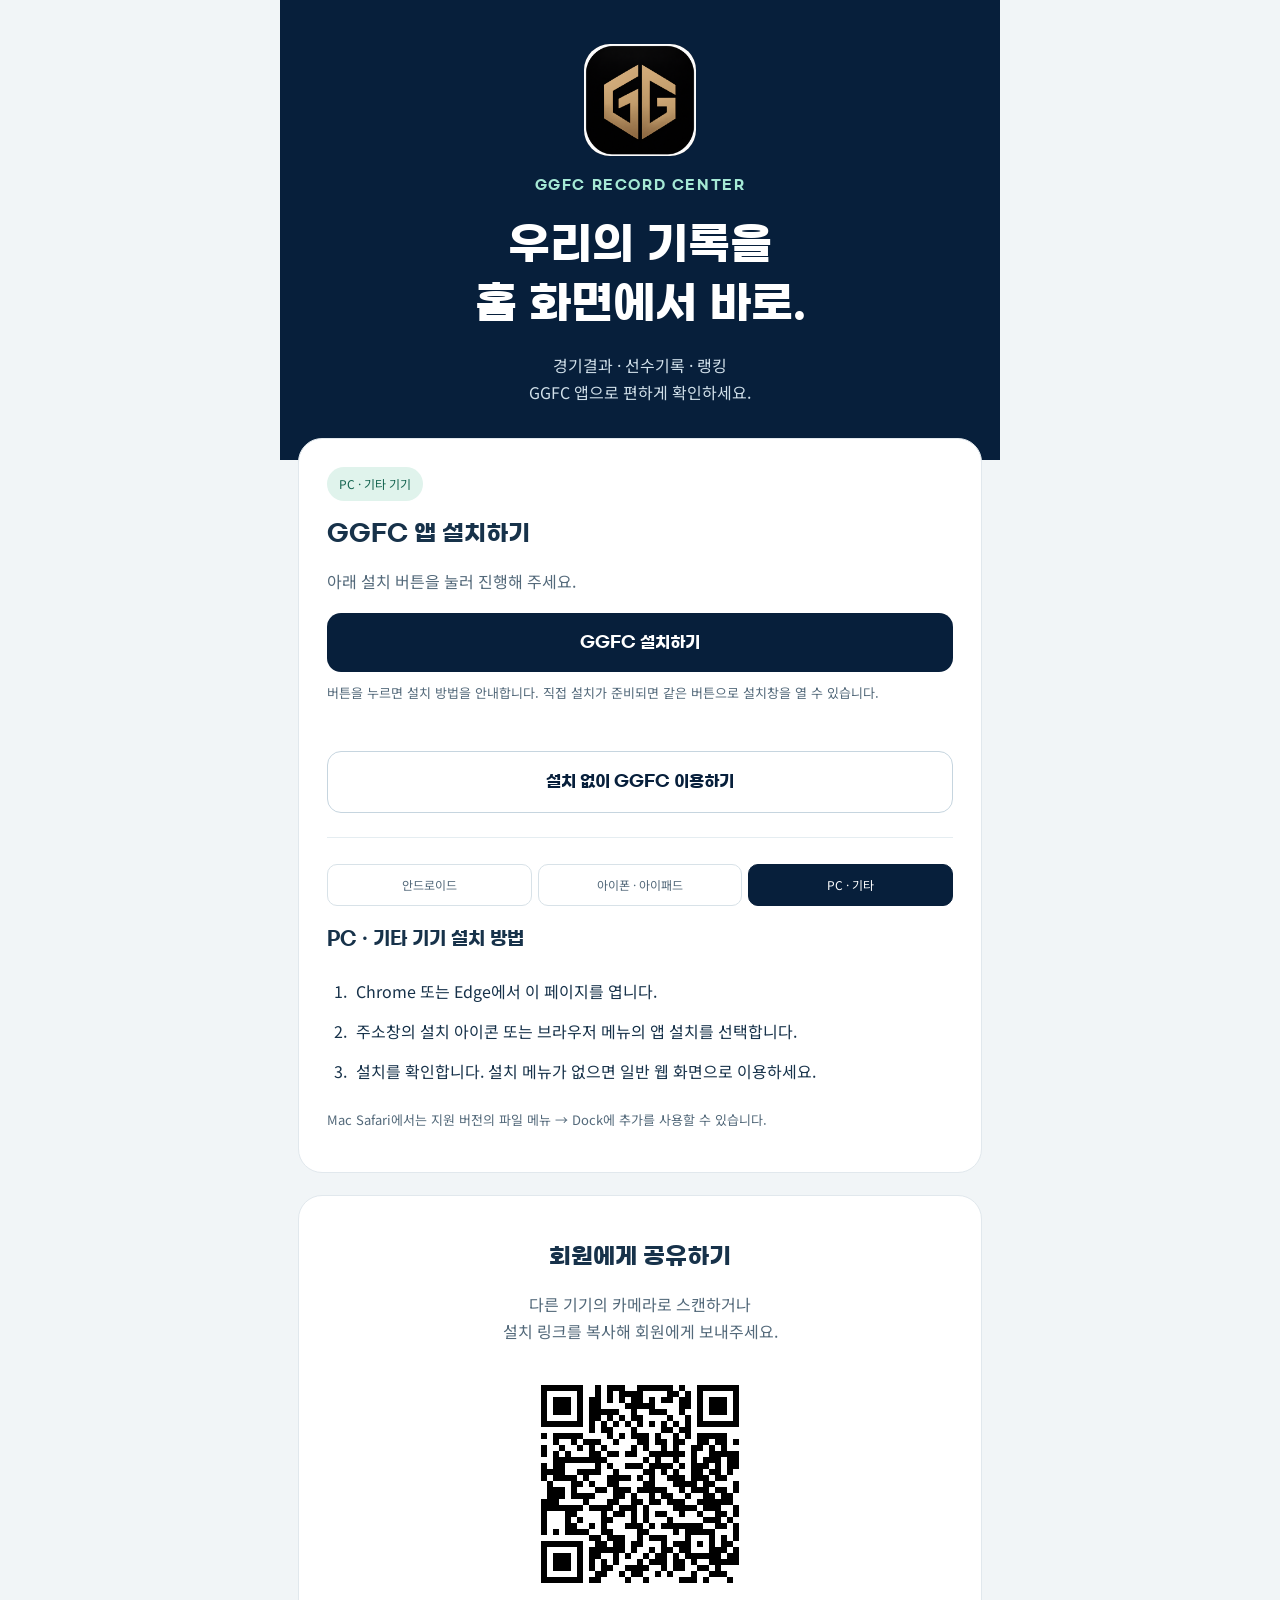
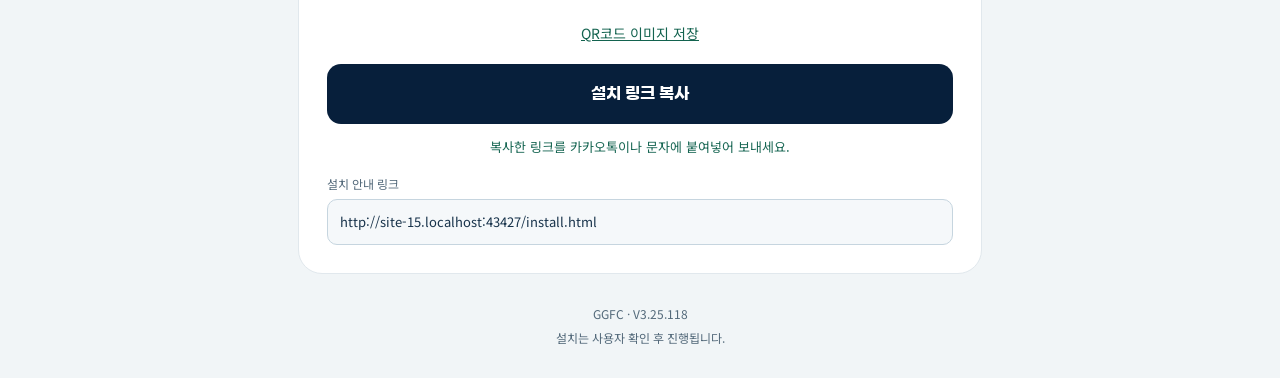
==== commit ae7dea49: "Add files via upload" ====
--- a/install.html
+++ b/install.html
@@ -7,7 +7,7 @@
 <meta name="viewport" content="width=device-width,initial-scale=1,viewport-fit=cover">
 <meta name="theme-color" content="#100e11">
 <meta name="description" content="GGFC 앱 설치 · 아이폰과 안드로이드에 맞는 설치 방법을 확인하세요.">
-<title>GGFC 앱 설치 · 3.25.117</title>
+<title>GGFC 앱 설치 · 3.25.118</title>
 <link rel="manifest" href="manifest.webmanifest">
 <link rel="icon" type="image/png" href="icons/ggfc-crest-lafc-192.png?v=241e06e1f96164aa">
 <link rel="apple-touch-icon" href="icons/ggfc-crest-lafc-192.png?v=241e06e1f96164aa">
@@ -44,7 +44,7 @@
 <noscript><style>#installNow,#installHint{display:none}</style><div class="notice">안드로이드: Chrome 메뉴 → 홈 화면에 추가 → 설치.<br>아이폰: Safari 공유 → 홈 화면에 추가 → 추가.</div></noscript>
 </section>
 <section class="share-card" aria-labelledby="shareTitle"><h2 id="shareTitle">회원에게 공유하기</h2><p>다른 기기의 카메라로 스캔하거나<br>설치 링크를 복사해 회원에게 보내주세요.</p><img src="assets/ggfc-install-qr.png" width="246" height="246" alt="GGFC 설치 안내 페이지 QR코드"><a href="assets/ggfc-install-qr.png" download="GGFC_install_QR.png">QR코드 이미지 저장</a><button id="shareCopyURL" type="button" class="primary" aria-describedby="shareCopyStatus">설치 링크 복사</button><p id="shareCopyStatus" class="status" role="status" aria-live="polite">복사한 링크를 카카오톡이나 문자에 붙여넣어 보내세요.</p><label class="share-link-label" for="shareInstallURL">설치 안내 링크</label><input id="shareInstallURL" type="url" readonly spellcheck="false" value="https://songjhwin-coder.github.io/ggfc-record/install.html" aria-describedby="shareCopyStatus"></section>
-<footer>GGFC · V3.25.117<div>설치는 사용자 확인 후 진행됩니다.</div></footer>
+<footer>GGFC · V3.25.118<div>설치는 사용자 확인 후 진행됩니다.</div></footer>
 </main>
 </body>
 </html>
